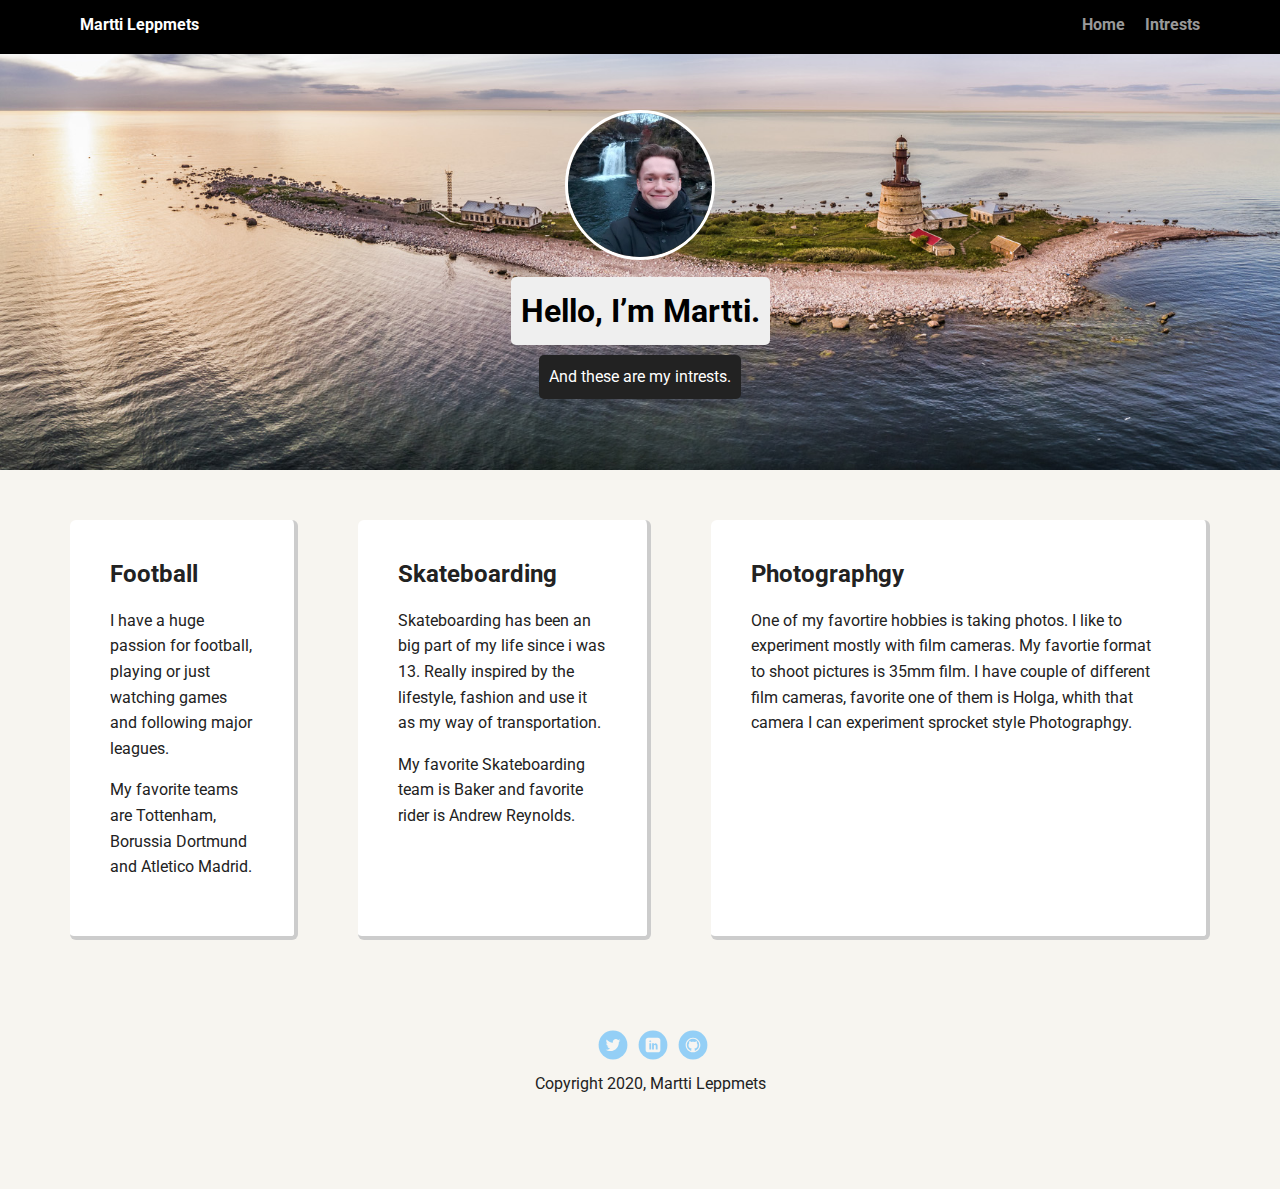
==== intrests.html @ c5f19c08 "Added project starter files" ====
<!doctype html>
<html lang="en">
<head>
  <meta charset="utf-8">
  <title>Martti Leppmets's Profile</title>
  <meta name="viewport" content="width=device-width, initial-scale=1.0">
  <link rel="stylesheet" href="styles.css">
  <link href="https://fonts.googleapis.com/css?family=Muli%7CRoboto:400,300,500,700,900" rel="stylesheet"></head>
  <body>

    <div class="main-nav">
        <ul class="nav">
          <li class="name">Martti Leppmets</li>
          <li><a href="../portfolio_update_v1/index.html">Home</a></li>
          <li><a href="../portfolio_update_v1/intrests.html">Intrests</a></li>
        </ul>
    </div>

    <header>
        <img src="images/marttil.jpg" alt="Picture of Martti Leppmets" class="profile-image">
        <h1 class="tag name">Hello, I’m Martti.</h1>
        <p class="tag location">And these are my intrests.</p>
      </header>


    <main class="flex">
      <div class="card">
        <h2>Football</h2>
        <p>I have a huge passion for football, playing or just watching games and following major leagues.</p>
        <p>My favorite teams are Tottenham, Borussia Dortmund and Atletico Madrid.</p>
      </div> 

      <div class="card">
        <h2>Skateboarding</h2>
        <p>Skateboarding has been an big part of my life since i was 13. Really inspired by the lifestyle, fashion and use it as my way of transportation.</p>
        <p>My favorite Skateboarding team is Baker and favorite rider is Andrew Reynolds.</p>
      </div> 

      <div class="card">
        <h2>Photographgy</h2>
        <p>One of my favortire hobbies is taking photos. I like to experiment mostly with film cameras. My favortie format to shoot pictures is 35mm film. I have couple of different film cameras, favorite one of them is Holga, whith that camera I can experiment sprocket style Photographgy.</p>
      </div> 

    </main>
    <footer>
      <ul>
        <li><a href="#" class="social twitter">Twitter</a></li>
        <li><a href="#" class="social linkedin">LinkedIn</a></li>
        <li><a href="#" class="social github">Github</a></li>
      </ul>
      <p class="copyright">Copyright 2020, Martti Leppmets</p>
    </footer>
  </body>
  </html>
---- styles.css ----
/* Global Layout Set-up */
* { 
  box-sizing: border-box;
}
  
body {
  margin: 0;
  padding: 0;
  text-align: center;
  font-family: 'Roboto', sans-serif;
  color: #222;
  background: #f7f5f0;
}
/* Link Styles */

a {
  text-decoration: none;
  color: #999;
}
a:hover {
  color: #6633ff;
}

/* Section Styles */

.main-nav {
  width: 100%;
  background: black;
  min-height: 30px;
  padding: 10px;
  position: fixed;
  text-align: center;
}
.nav {
  display: flex;
  justify-content: space-around;
  font-weight: 700;
  list-style-type: none;
  margin: 0 auto;
  padding: 0;
}

.nav .name {
    display: block;
    margin-right: auto;
    color: white;
}
.nav li {
  padding: 5px 10px 10px 10px;
}
.nav a {
  transition: all .5s;
}
.nav a:hover {
  color: white
}

header {
  text-align: center;
  background: url('images/keri.jpg') no-repeat top center ;
  background-size: cover;
  overflow: hidden;
  padding-top: 60px;
}
header {
  line-height: 1.5;
}
header .profile-image {
  margin-top: 50px;
  width: 150px;
  height: 150px;
  border-radius: 50%;
  border: 3px solid white;
  transition: all .5s;
}
header .profile-image:hover {
  transform: scale(1.2) rotate(5deg);
}
.tag {
  background-color: #efefef;
  color: black;
  padding: 10px;
  border-radius: 5px;
  display: table;
  margin: 10px auto;
} 
.location {
  background-color: #222;
  color: white;
}
.card {
  margin: 30px;
  padding: 20px 40px 40px;
  max-width: 500px;
  text-align: left;
  background: #fff;
  border-bottom: 4px solid #ccc;
  border-right: 4px solid #ccc;
  border-radius: 6px;
  transition: all .5s;
}
.card:hover {
  border-color: #000000;
}

ul.skills {
  padding: 0;
  text-align: center;
}

.skills li {
  border-radius: 6px;
  display: inline-block;
  background: #ff9904;
  color: white;
  padding: 5px 10px;
  margin: 2px;
}

.skills li:nth-child(odd) {
  background: #0399ff;
}

footer {
  width: 100%;
  min-height: 30px;
  padding: 20px 0 40px 20px;
}

footer .copyright {
  top: -8px;
  font-size: .75em;
}

footer ul {
  list-style-type: none;
  margin: 0;
  padding: 0;
}

footer ul li {
  display: inline-block;
}

a.social {
  display: inline-block;
  text-indent: -9999px;
  margin-left: 5px;
  width: 30px;
  height: 30px;
  background-size: 30px 30px;
  opacity: .4;
  transition: all .5s;
}
a.twitter {
  background-image: url(images/twitter.svg);
}
a.linkedin {
  background-image: url(images/linkedin.svg);
}
a.github {
  background-image: url(images/github.svg);
}
a.social:hover {
  opacity: 1;
}
.clearfix {
  clear: both;
}

/* Styles for larger screens */
@media screen and (min-width: 720px) {
  
  .flex {
      display: -ms-flexbox;      /* TWEENER - IE 10 */
      display: flex; 
      max-width: 1200px;
      -ms-flex-pack: distribute;
      justify-content: space-around;
      margin: 0 auto;
  }

  header {
    min-height: 470px;
  }

  .nav {
    max-width: 1200px;
    padding: 0 30px;
  }


  main {
    padding-top: 20px;
  }

  main p {
    line-height: 1.6em;
  }

  footer {
    font-size: 1.3em;
    max-width: 1200px;
    margin: 40px auto;
  }

}
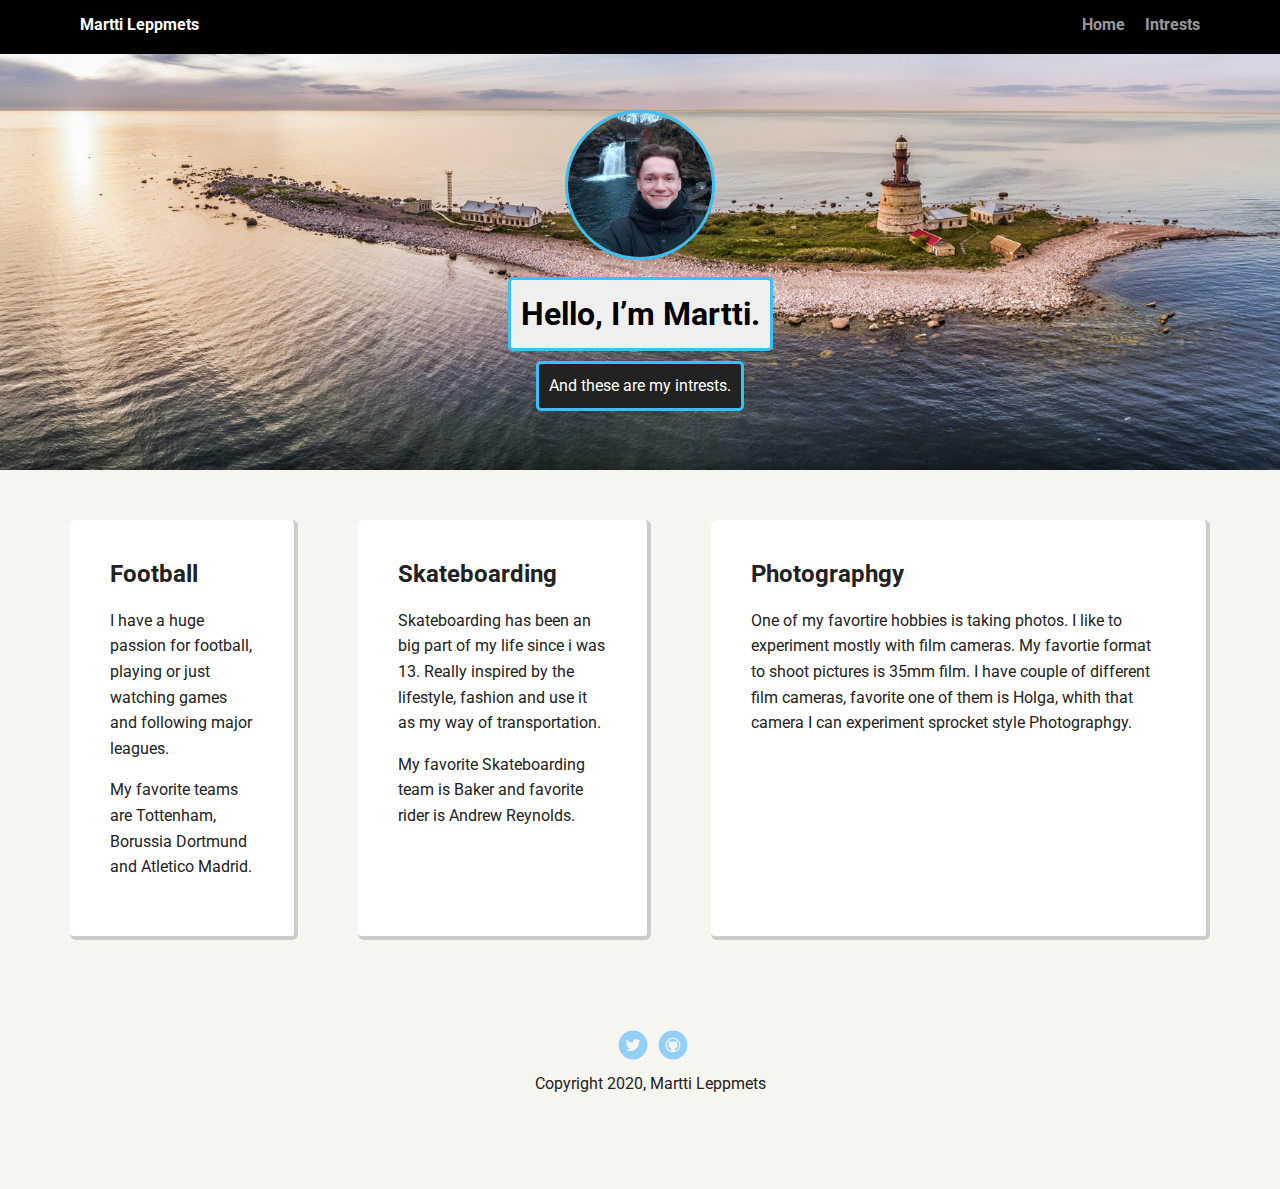
==== commit 0695eee7: "Started on the project" ====
--- a/intrests.html
+++ b/intrests.html
@@ -11,8 +11,8 @@
     <div class="main-nav">
         <ul class="nav">
           <li class="name">Martti Leppmets</li>
-          <li><a href="../portfolio_update_v1/index.html">Home</a></li>
-          <li><a href="../portfolio_update_v1/intrests.html">Intrests</a></li>
+          <li><a href="../../portfolio_update_v1/Techdegree-Project-1/index.html">Home</a></li>
+          <li><a href="../../portfolio_update_v1/Techdegree-Project-1/intrests.html">Intrests</a></li>
         </ul>
     </div>
 
@@ -44,9 +44,8 @@
     </main>
     <footer>
       <ul>
-        <li><a href="#" class="social twitter">Twitter</a></li>
-        <li><a href="#" class="social linkedin">LinkedIn</a></li>
-        <li><a href="#" class="social github">Github</a></li>
+        <li><a href="http://twitter.com/MarttiLe" target="_blank" class="social twitter">Twitter</a></li>
+        <li><a href="https://github.com/MarttiLe" target="_blank" class="social github">Github</a></li>
       </ul>
       <p class="copyright">Copyright 2020, Martti Leppmets</p>
     </footer>
--- a/styles.css
+++ b/styles.css
@@ -70,11 +70,11 @@
   width: 150px;
   height: 150px;
   border-radius: 50%;
-  border: 3px solid white;
+  border: 3px solid rgb(55, 193, 247);
   transition: all .5s;
 }
 header .profile-image:hover {
-  transform: scale(1.2) rotate(5deg);
+  transform: scale(1.2) rotate(360deg);
 }
 .tag {
   background-color: #efefef;
@@ -83,10 +83,12 @@
   border-radius: 5px;
   display: table;
   margin: 10px auto;
+  border: 3px solid rgb(55, 193, 247);
 } 
 .location {
   background-color: #222;
   color: white;
+  border: 3px solid rgb(55, 193, 247);
 }
 .card {
   margin: 30px;
@@ -111,14 +113,14 @@
 .skills li {
   border-radius: 6px;
   display: inline-block;
-  background: #ff9904;
+  background: #530000;
   color: white;
   padding: 5px 10px;
   margin: 2px;
 }
 
 .skills li:nth-child(odd) {
-  background: #0399ff;
+  background: #023658;
 }
 
 footer {
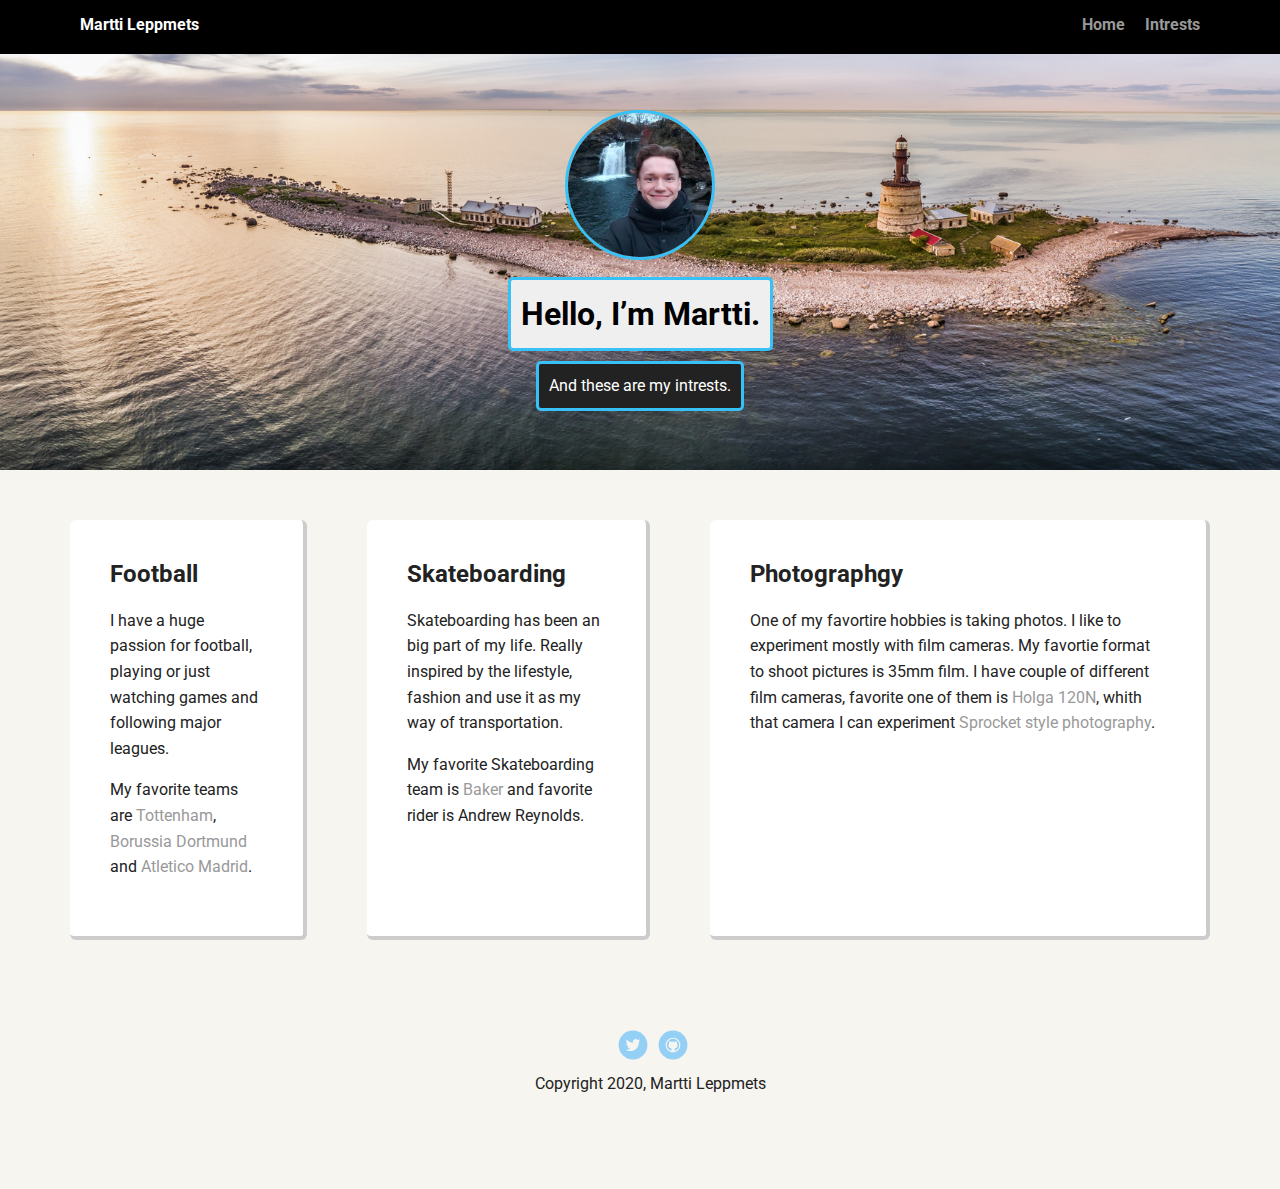
==== commit 08fb079c: "Update intrests.html" ====
--- a/intrests.html
+++ b/intrests.html
@@ -27,18 +27,18 @@
       <div class="card">
         <h2>Football</h2>
         <p>I have a huge passion for football, playing or just watching games and following major leagues.</p>
-        <p>My favorite teams are Tottenham, Borussia Dortmund and Atletico Madrid.</p>
+        <p>My favorite teams are <a href="https://www.tottenhamhotspur.com" target="_blank">Tottenham</a>, <a href="https://www.bvb.de/eng" target="_blank">Borussia Dortmund</a> and <a href="https://en.atleticodemadrid.com/" target="_blank">Atletico Madrid</a>.</p>
       </div> 
 
       <div class="card">
         <h2>Skateboarding</h2>
-        <p>Skateboarding has been an big part of my life since i was 13. Really inspired by the lifestyle, fashion and use it as my way of transportation.</p>
-        <p>My favorite Skateboarding team is Baker and favorite rider is Andrew Reynolds.</p>
+        <p>Skateboarding has been an big part of my life. Really inspired by the lifestyle, fashion and use it as my way of transportation.</p>
+        <p>My favorite Skateboarding team is <a href="https://www.bakerskateboards.com" target="_blank">Baker</a> and favorite rider is Andrew Reynolds.</p>
       </div> 
 
       <div class="card">
         <h2>Photographgy</h2>
-        <p>One of my favortire hobbies is taking photos. I like to experiment mostly with film cameras. My favortie format to shoot pictures is 35mm film. I have couple of different film cameras, favorite one of them is Holga, whith that camera I can experiment sprocket style Photographgy.</p>
+        <p>One of my favortire hobbies is taking photos. I like to experiment mostly with film cameras. My favortie format to shoot pictures is 35mm film. I have couple of different film cameras, favorite one of them is <a href="http://camera-wiki.org/wiki/Holga_120N" target="_blank">Holga 120N</a>, whith that camera I can experiment <a href="https://en.wikipedia.org/wiki/Sprocket_hole_photography" target="_blank">Sprocket style photography</a>.</p>
       </div> 
 
     </main>
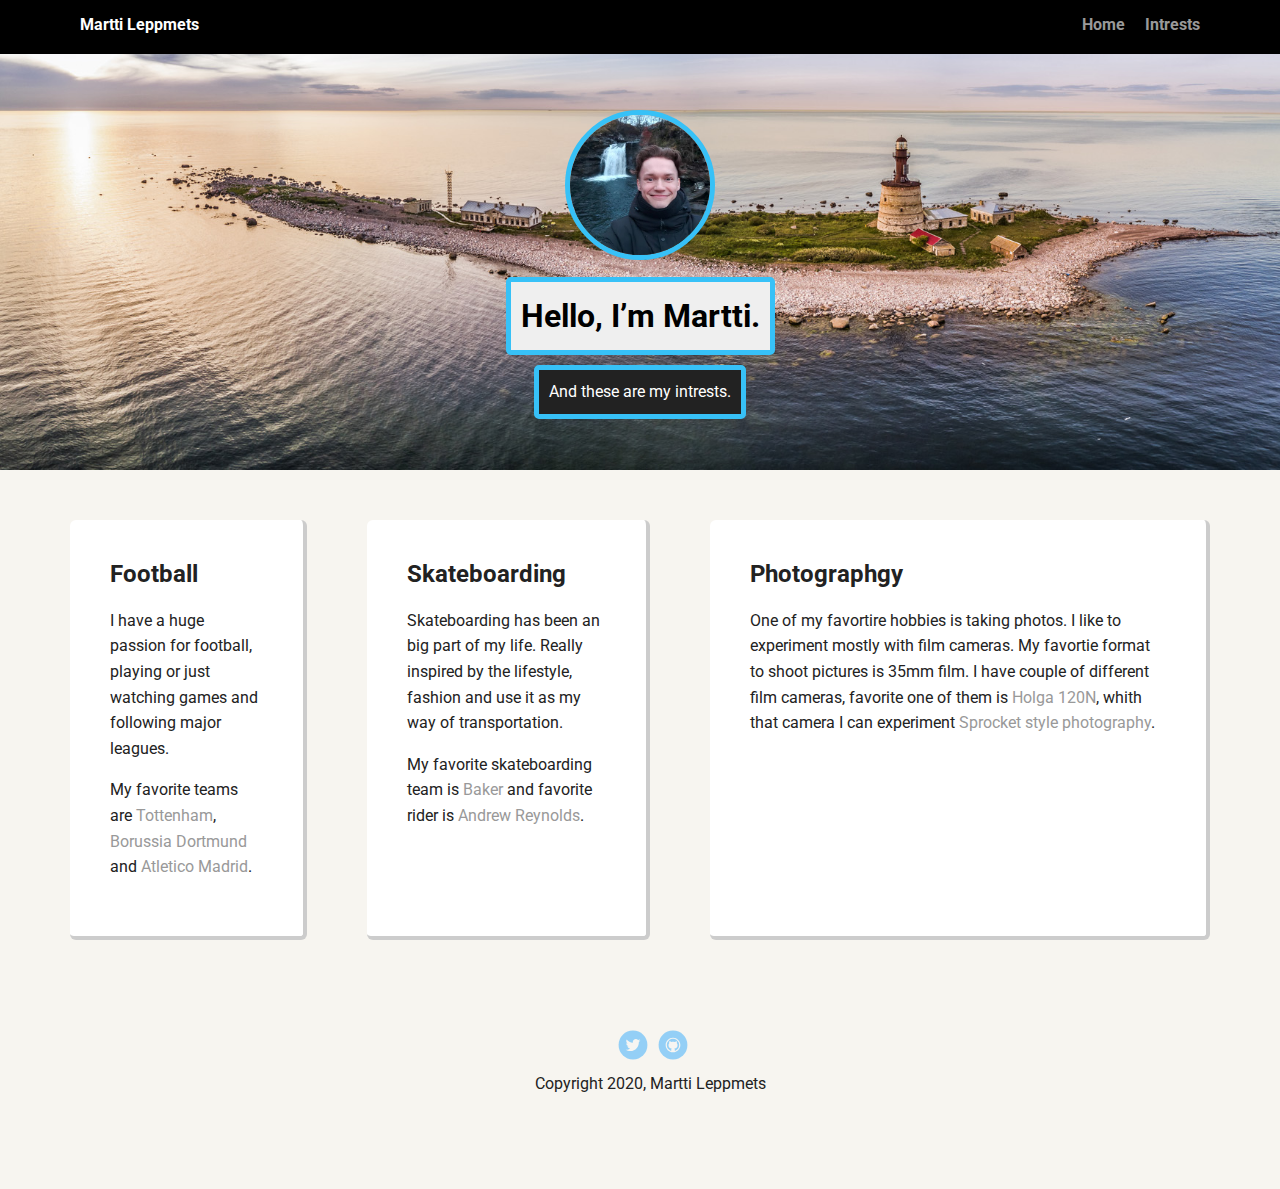
==== commit 49d61bd3: "Final changes" ====
--- a/intrests.html
+++ b/intrests.html
@@ -8,8 +8,8 @@
   <link href="https://fonts.googleapis.com/css?family=Muli%7CRoboto:400,300,500,700,900" rel="stylesheet"></head>
   <body>
 
-    <div class="main-nav">
-        <ul class="nav">
+    <div class="nav">
+        <ul class="nav-list">
           <li class="name">Martti Leppmets</li>
           <li><a href="../../portfolio_update_v1/Techdegree-Project-1/index.html">Home</a></li>
           <li><a href="../../portfolio_update_v1/Techdegree-Project-1/intrests.html">Intrests</a></li>
@@ -24,19 +24,19 @@
 
 
     <main class="flex">
-      <div class="card">
+      <div class="article">
         <h2>Football</h2>
         <p>I have a huge passion for football, playing or just watching games and following major leagues.</p>
         <p>My favorite teams are <a href="https://www.tottenhamhotspur.com" target="_blank">Tottenham</a>, <a href="https://www.bvb.de/eng" target="_blank">Borussia Dortmund</a> and <a href="https://en.atleticodemadrid.com/" target="_blank">Atletico Madrid</a>.</p>
       </div> 
 
-      <div class="card">
+      <div class="article">
         <h2>Skateboarding</h2>
         <p>Skateboarding has been an big part of my life. Really inspired by the lifestyle, fashion and use it as my way of transportation.</p>
-        <p>My favorite Skateboarding team is <a href="https://www.bakerskateboards.com" target="_blank">Baker</a> and favorite rider is Andrew Reynolds.</p>
+        <p>My favorite skateboarding team is <a href="https://www.bakerskateboards.com" target="_blank">Baker</a> and favorite rider is <a href="https://www.instagram.com/andrewreynolds/?hl=en" target="_blank">Andrew Reynolds</a>.</p>
       </div> 
 
-      <div class="card">
+      <div class="article">
         <h2>Photographgy</h2>
         <p>One of my favortire hobbies is taking photos. I like to experiment mostly with film cameras. My favortie format to shoot pictures is 35mm film. I have couple of different film cameras, favorite one of them is <a href="http://camera-wiki.org/wiki/Holga_120N" target="_blank">Holga 120N</a>, whith that camera I can experiment <a href="https://en.wikipedia.org/wiki/Sprocket_hole_photography" target="_blank">Sprocket style photography</a>.</p>
       </div> 
--- a/styles.css
+++ b/styles.css
@@ -23,15 +23,15 @@
 
 /* Section Styles */
 
-.main-nav {
+.nav {
   width: 100%;
-  background: black;
+  background: rgb(0, 0, 0);
   min-height: 30px;
   padding: 10px;
   position: fixed;
   text-align: center;
 }
-.nav {
+.nav-list {
   display: flex;
   justify-content: space-around;
   font-weight: 700;
@@ -40,18 +40,18 @@
   padding: 0;
 }
 
-.nav .name {
+.nav-list .name {
     display: block;
     margin-right: auto;
     color: white;
 }
-.nav li {
+.nav-list li {
   padding: 5px 10px 10px 10px;
 }
-.nav a {
-  transition: all .5s;
-}
-.nav a:hover {
+.nav-list a {
+  transition: all .5s;
+}
+.nav-list a:hover {
   color: white
 }
 
@@ -70,7 +70,7 @@
   width: 150px;
   height: 150px;
   border-radius: 50%;
-  border: 3px solid rgb(55, 193, 247);
+  border: 5px solid rgb(55, 193, 247);
   transition: all .5s;
 }
 header .profile-image:hover {
@@ -83,14 +83,14 @@
   border-radius: 5px;
   display: table;
   margin: 10px auto;
-  border: 3px solid rgb(55, 193, 247);
+  border: 5px solid rgb(55, 193, 247);
 } 
 .location {
   background-color: #222;
   color: white;
-  border: 3px solid rgb(55, 193, 247);
-}
-.card {
+  border: 5px solid rgb(55, 193, 247);
+}
+.article {
   margin: 30px;
   padding: 20px 40px 40px;
   max-width: 500px;
@@ -101,7 +101,7 @@
   border-radius: 6px;
   transition: all .5s;
 }
-.card:hover {
+.article:hover {
   border-color: #000000;
 }
 
@@ -186,7 +186,7 @@
     min-height: 470px;
   }
 
-  .nav {
+  .nav-list {
     max-width: 1200px;
     padding: 0 30px;
   }
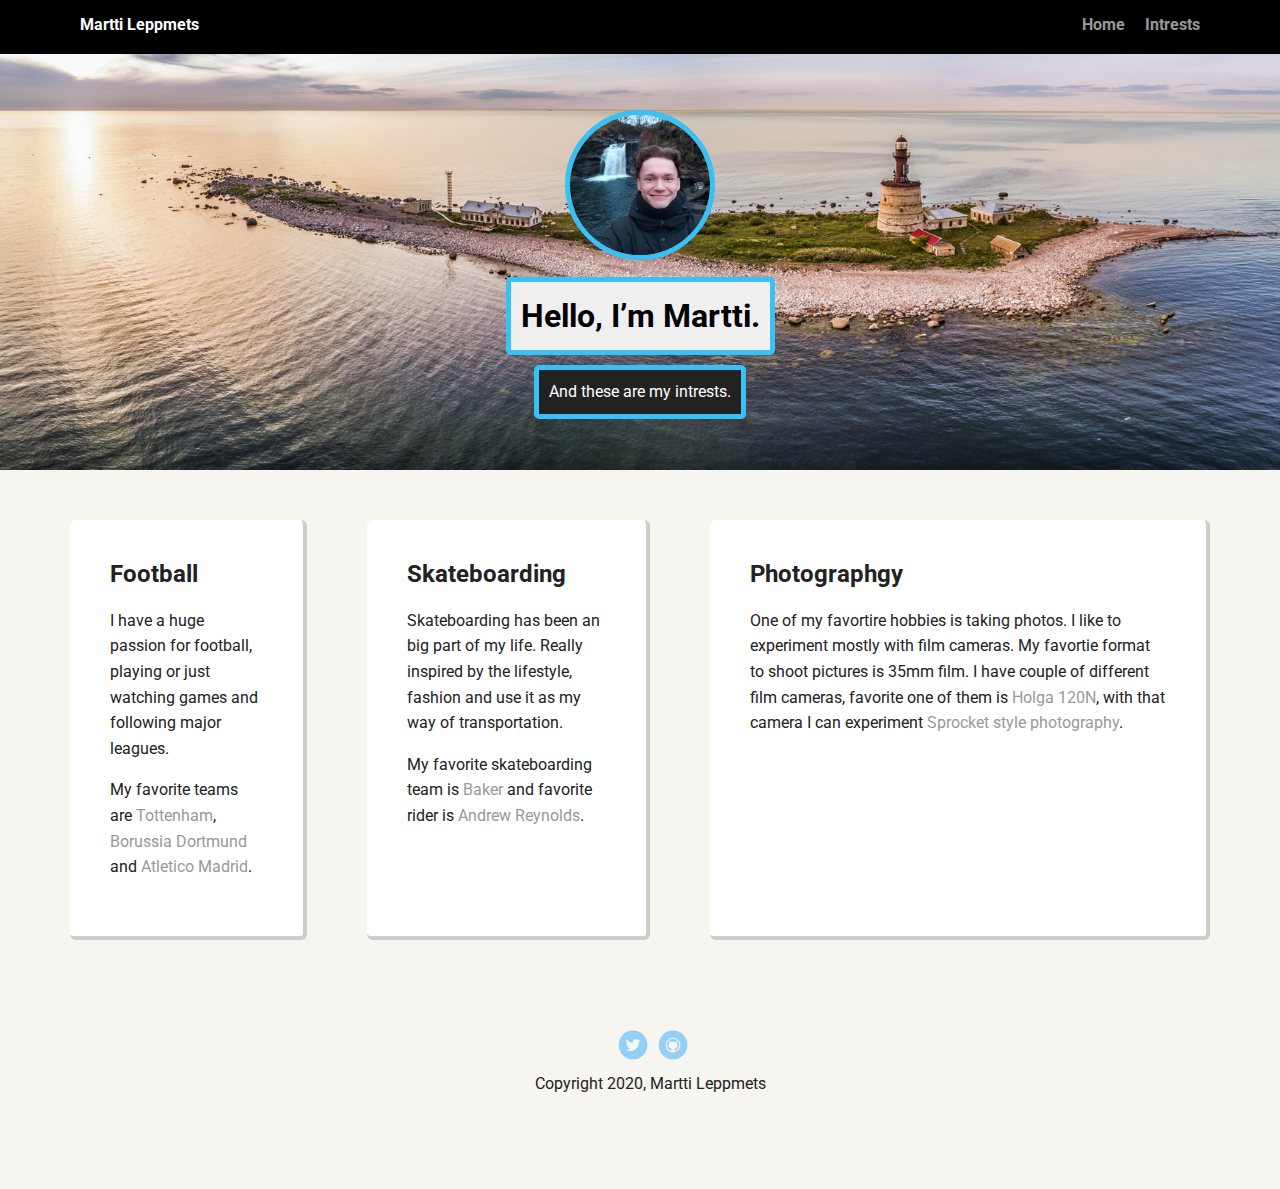
==== commit cbb0b8fc: "Update intrests.html" ====
--- a/intrests.html
+++ b/intrests.html
@@ -38,7 +38,7 @@
 
       <div class="article">
         <h2>Photographgy</h2>
-        <p>One of my favortire hobbies is taking photos. I like to experiment mostly with film cameras. My favortie format to shoot pictures is 35mm film. I have couple of different film cameras, favorite one of them is <a href="http://camera-wiki.org/wiki/Holga_120N" target="_blank">Holga 120N</a>, whith that camera I can experiment <a href="https://en.wikipedia.org/wiki/Sprocket_hole_photography" target="_blank">Sprocket style photography</a>.</p>
+        <p>One of my favortire hobbies is taking photos. I like to experiment mostly with film cameras. My favortie format to shoot pictures is 35mm film. I have couple of different film cameras, favorite one of them is <a href="http://camera-wiki.org/wiki/Holga_120N" target="_blank">Holga 120N</a>, with that camera I can experiment <a href="https://en.wikipedia.org/wiki/Sprocket_hole_photography" target="_blank">Sprocket style photography</a>.</p>
       </div> 
 
     </main>
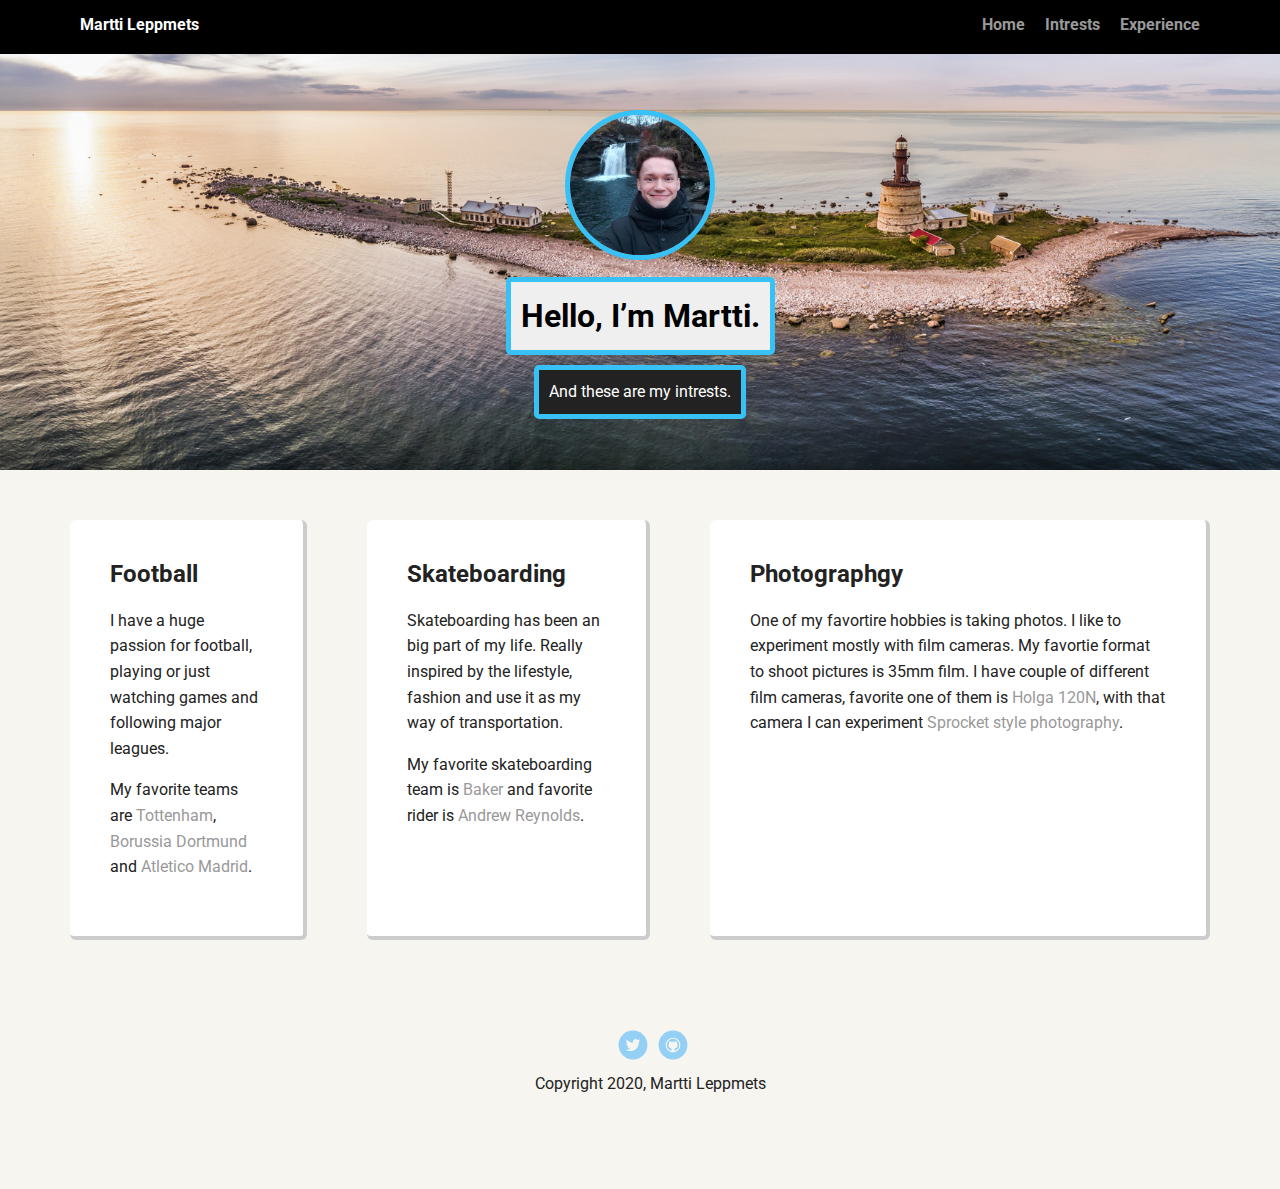
==== commit 1237313d: "Fixes" ====
--- a/intrests.html
+++ b/intrests.html
@@ -8,13 +8,14 @@
   <link href="https://fonts.googleapis.com/css?family=Muli%7CRoboto:400,300,500,700,900" rel="stylesheet"></head>
   <body>
 
-    <div class="nav">
+    <nav>
         <ul class="nav-list">
           <li class="name">Martti Leppmets</li>
-          <li><a href="../../portfolio_update_v1/Techdegree-Project-1/index.html">Home</a></li>
-          <li><a href="../../portfolio_update_v1/Techdegree-Project-1/intrests.html">Intrests</a></li>
+          <li><a href="index.html">Home</a></li>
+          <li><a href="intrests.html">Intrests</a></li>
+          <li><a href="Experience.html">Experience</a></li>
         </ul>
-    </div>
+      </nav>
 
     <header>
         <img src="images/marttil.jpg" alt="Picture of Martti Leppmets" class="profile-image">
@@ -24,22 +25,22 @@
 
 
     <main class="flex">
-      <div class="article">
+      <article>
         <h2>Football</h2>
         <p>I have a huge passion for football, playing or just watching games and following major leagues.</p>
         <p>My favorite teams are <a href="https://www.tottenhamhotspur.com" target="_blank">Tottenham</a>, <a href="https://www.bvb.de/eng" target="_blank">Borussia Dortmund</a> and <a href="https://en.atleticodemadrid.com/" target="_blank">Atletico Madrid</a>.</p>
-      </div> 
+      </article> 
 
-      <div class="article">
+      <article>
         <h2>Skateboarding</h2>
         <p>Skateboarding has been an big part of my life. Really inspired by the lifestyle, fashion and use it as my way of transportation.</p>
         <p>My favorite skateboarding team is <a href="https://www.bakerskateboards.com" target="_blank">Baker</a> and favorite rider is <a href="https://www.instagram.com/andrewreynolds/?hl=en" target="_blank">Andrew Reynolds</a>.</p>
-      </div> 
+      </article> 
 
-      <div class="article">
+      <article>
         <h2>Photographgy</h2>
         <p>One of my favortire hobbies is taking photos. I like to experiment mostly with film cameras. My favortie format to shoot pictures is 35mm film. I have couple of different film cameras, favorite one of them is <a href="http://camera-wiki.org/wiki/Holga_120N" target="_blank">Holga 120N</a>, with that camera I can experiment <a href="https://en.wikipedia.org/wiki/Sprocket_hole_photography" target="_blank">Sprocket style photography</a>.</p>
-      </div> 
+      </article> 
 
     </main>
     <footer>
--- a/styles.css
+++ b/styles.css
@@ -23,7 +23,7 @@
 
 /* Section Styles */
 
-.nav {
+nav {
   width: 100%;
   background: rgb(0, 0, 0);
   min-height: 30px;
@@ -90,7 +90,7 @@
   color: white;
   border: 5px solid rgb(55, 193, 247);
 }
-.article {
+article {
   margin: 30px;
   padding: 20px 40px 40px;
   max-width: 500px;
